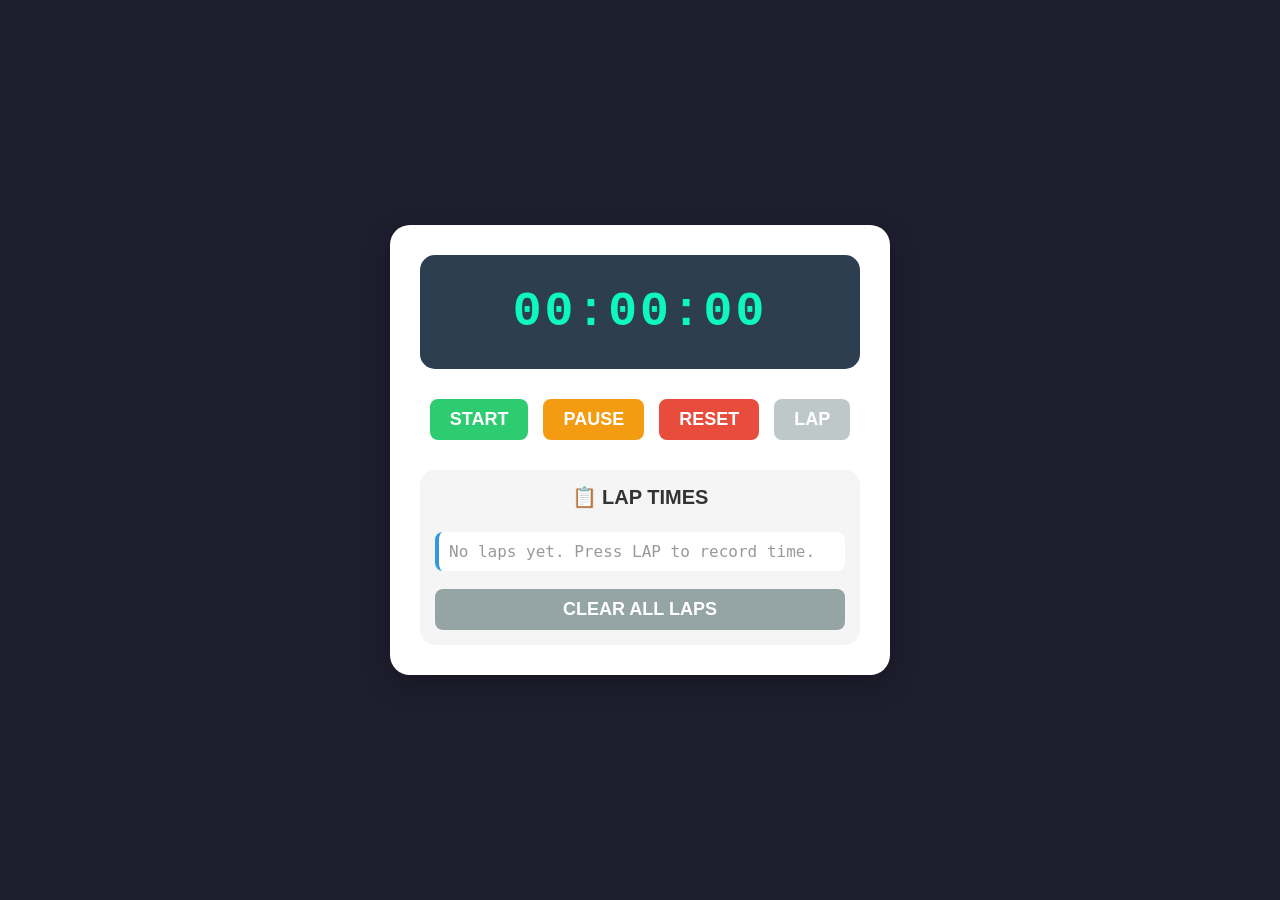
==== index.html @ cf8080f4 "Add files via upload" ====
<!DOCTYPE html>
<html lang="en">
<head>
    <meta charset="UTF-8">
    <meta name="viewport" content="width=device-width, initial-scale=1.0">
    <title>Simple Stopwatch</title>
    <style>
        * {
            margin: 0;
            padding: 0;
            box-sizing: border-box;
        }

        body {
            font-family: Arial, Helvetica, sans-serif;
            background: #1e1e2f;
            min-height: 100vh;
            display: flex;
            justify-content: center;
            align-items: center;
            padding: 20px;
        }

        /* main box */
        .stopwatch-box {
            background: white;
            border-radius: 20px;
            padding: 30px;
            max-width: 500px;
            width: 100%;
            box-shadow: 0 10px 30px rgba(0,0,0,0.3);
            text-align: center;
        }

        /* big time display */
        .time {
            background: #2c3e50;
            color: #0ff7c0;
            font-size: 48px;
            font-family: 'Courier New', monospace;
            font-weight: bold;
            padding: 30px 20px;
            border-radius: 15px;
            margin-bottom: 30px;
            letter-spacing: 3px;
        }

        /* buttons row */
        .buttons {
            display: flex;
            justify-content: center;
            gap: 15px;
            flex-wrap: wrap;
            margin-bottom: 30px;
        }

        button {
            font-size: 18px;
            padding: 10px 20px;
            border: none;
            border-radius: 8px;
            cursor: pointer;
            font-weight: bold;
            transition: 0.2s;
        }

        button:active {
            transform: scale(0.95);
        }

        .start-btn {
            background-color: #2ecc71;
            color: white;
        }
        .start-btn:hover {
            background-color: #27ae60;
        }

        .pause-btn {
            background-color: #f39c12;
            color: white;
        }
        .pause-btn:hover {
            background-color: #e67e22;
        }

        .reset-btn {
            background-color: #e74c3c;
            color: white;
        }
        .reset-btn:hover {
            background-color: #c0392b;
        }

        .lap-btn {
            background-color: #3498db;
            color: white;
        }
        .lap-btn:hover:not(:disabled) {
            background-color: #2980b9;
        }
        .lap-btn:disabled {
            background-color: #95a5a6;
            cursor: not-allowed;
            opacity: 0.6;
        }

        /* lap section */
        .lap-section {
            background: #f5f5f5;
            border-radius: 15px;
            padding: 15px;
            margin-top: 10px;
        }

        .lap-title {
            font-size: 20px;
            font-weight: bold;
            margin-bottom: 15px;
            color: #333;
        }

        .lap-list {
            max-height: 250px;
            overflow-y: auto;
        }

        .lap-list ul {
            list-style: none;
        }

        .lap-list li {
            background: white;
            margin: 8px 0;
            padding: 10px;
            border-radius: 8px;
            display: flex;
            justify-content: space-between;
            border-left: 4px solid #3498db;
            font-family: monospace;
            font-size: 16px;
        }

        .empty-message {
            color: #999;
            padding: 20px;
            text-align: center;
        }

        .clear-btn {
            background-color: #95a5a6;
            color: white;
            margin-top: 10px;
            width: 100%;
        }
        .clear-btn:hover {
            background-color: #7f8c8d;
        }
    </style>
</head>
<body>

<div class="stopwatch-box">
    <!-- TIME DISPLAY -->
    <div class="time" id="display">00:00:00</div>

    <!-- BUTTONS -->
    <div class="buttons">
        <button class="start-btn" id="startBtn">START</button>
        <button class="pause-btn" id="pauseBtn">PAUSE</button>
        <button class="reset-btn" id="resetBtn">RESET</button>
        <button class="lap-btn" id="lapBtn" disabled>LAP</button>
    </div>

    <!-- LAP SECTION -->
    <div class="lap-section">
        <div class="lap-title">📋 LAP TIMES</div>
        <div class="lap-list" id="lapList">
            <ul id="lapListUl">
                <li class="empty-message">No laps yet. Press LAP to record time.</li>
            </ul>
        </div>
        <button class="clear-btn" id="clearBtn">CLEAR ALL LAPS</button>
    </div>
</div>

<script>
    // ============================================================
    // SIMPLE STOPWATCH - EASY TO UNDERSTAND
    // ============================================================
    
    // ---------- VARIABLES (explained) ----------
    let hours = 0;        // counts hours (0,1,2...)
    let minutes = 0;      // counts minutes (0-59)
    let seconds = 0;      // counts seconds (0-59)
    
    let timerRunning = false;   // is stopwatch running? true = yes, false = no
    let myInterval = null;      // stores the setInterval so we can stop it
    
    let lapCounter = 1;         // lap number (1,2,3...)
    let lapsArray = [];         // stores all lap times as text
    
    // ---------- GET DOM ELEMENTS ----------
    const displayElement = document.getElementById('display');
    const startBtn = document.getElementById('startBtn');
    const pauseBtn = document.getElementById('pauseBtn');
    const resetBtn = document.getElementById('resetBtn');
    const lapBtn = document.getElementById('lapBtn');
    const clearBtn = document.getElementById('clearBtn');
    const lapListUl = document.getElementById('lapListUl');
    
    // ---------- FUNCTION: UPDATE DISPLAY (shows time on screen) ----------
    function updateDisplay() {
        // Format: always show two digits (01, 02, etc)
        let hoursStr = hours.toString().padStart(2, '0');
        let minutesStr = minutes.toString().padStart(2, '0');
        let secondsStr = seconds.toString().padStart(2, '0');
        
        displayElement.textContent = `${hoursStr}:${minutesStr}:${secondsStr}`;
    }
    
    // ---------- FUNCTION: INCREASE TIME (called every 1 second) ----------
    function increaseTime() {
        seconds = seconds + 1;
        
        if (seconds >= 60) {
            seconds = 0;
            minutes = minutes + 1;
        }
        
        if (minutes >= 60) {
            minutes = 0;
            hours = hours + 1;
        }
        
        updateDisplay();  // show new time on screen
    }
    
    // ---------- FUNCTION: START STOPWATCH ----------
    function startStopwatch() {
        // if already running, do nothing
        if (timerRunning === true) {
            return;
        }
        
        // start the timer: every 1000ms (1 second) call increaseTime
        myInterval = setInterval(increaseTime, 1000);
        timerRunning = true;
        
        // enable lap button when stopwatch starts
        lapBtn.disabled = false;
    }
    
    // ---------- FUNCTION: PAUSE STOPWATCH ----------
    function pauseStopwatch() {
        // if not running, do nothing
        if (timerRunning === false) {
            return;
        }
        
        // stop the interval
        clearInterval(myInterval);
        timerRunning = false;
        
        // disable lap button when paused
        lapBtn.disabled = true;
    }
    
    // ---------- FUNCTION: RESET STOPWATCH (set all to zero) ----------
    function resetStopwatch() {
        // stop the timer first
        if (timerRunning === true) {
            clearInterval(myInterval);
            timerRunning = false;
        }
        
        // reset all time variables
        hours = 0;
        minutes = 0;
        seconds = 0;
        
        // update display to show 00:00:00
        updateDisplay();
        
        // disable lap button when reset
        lapBtn.disabled = true;
    }
    
    // ---------- FUNCTION: RECORD A LAP (save current time) ----------
    function recordLap() {
        // get current time as formatted string
        let hoursStr = hours.toString().padStart(2, '0');
        let minutesStr = minutes.toString().padStart(2, '0');
        let secondsStr = seconds.toString().padStart(2, '0');
        
        let currentTime = `${hoursStr}:${minutesStr}:${secondsStr}`;
        
        // save lap to array
        lapsArray.push({
            number: lapCounter,
            time: currentTime
        });
        
        // increase lap counter for next lap
        lapCounter = lapCounter + 1;
        
        // update the lap list on screen
        showLapsOnScreen();
    }
    
    // ---------- FUNCTION: SHOW ALL LAPS ON SCREEN ----------
    function showLapsOnScreen() {
        // clear the list first
        lapListUl.innerHTML = '';
        
        // if no laps, show empty message
        if (lapsArray.length === 0) {
            lapListUl.innerHTML = '<li class="empty-message">No laps yet. Press LAP to record time.</li>';
            return;
        }
        
        // loop through all laps and add them to the list
        for (let i = 0; i < lapsArray.length; i++) {
            let lap = lapsArray[i];
            
            // create a new list item
            let li = document.createElement('li');
            
            // add text: Lap #1 - 00:00:05
            li.innerHTML = `<span>Lap #${lap.number}</span> <span>⏱️ ${lap.time}</span>`;
            
            // add to the list
            lapListUl.appendChild(li);
        }
    }
    
    // ---------- FUNCTION: CLEAR ALL LAPS ----------
    function clearAllLaps() {
        // empty the array
        lapsArray = [];
        // reset lap counter back to 1
        lapCounter = 1;
        // update the screen
        showLapsOnScreen();
    }
    
    // ---------- CONNECT BUTTONS TO FUNCTIONS ----------
    startBtn.addEventListener('click', startStopwatch);
    pauseBtn.addEventListener('click', pauseStopwatch);
    resetBtn.addEventListener('click', resetStopwatch);
    lapBtn.addEventListener('click', recordLap);
    clearBtn.addEventListener('click', clearAllLaps);
    
    // ---------- INITIAL DISPLAY (show 00:00:00 at start) ----------
    updateDisplay();
    
    // NOTE: Everything is explained with comments!
    // The stopwatch counts seconds, minutes, hours.
    // START = begins counting every second
    // PAUSE = stops counting
    // RESET = puts everything back to 0
    // LAP = saves the current time to the list
    // CLEAR LAPS = removes all saved laps
</script>
</body>
</html>
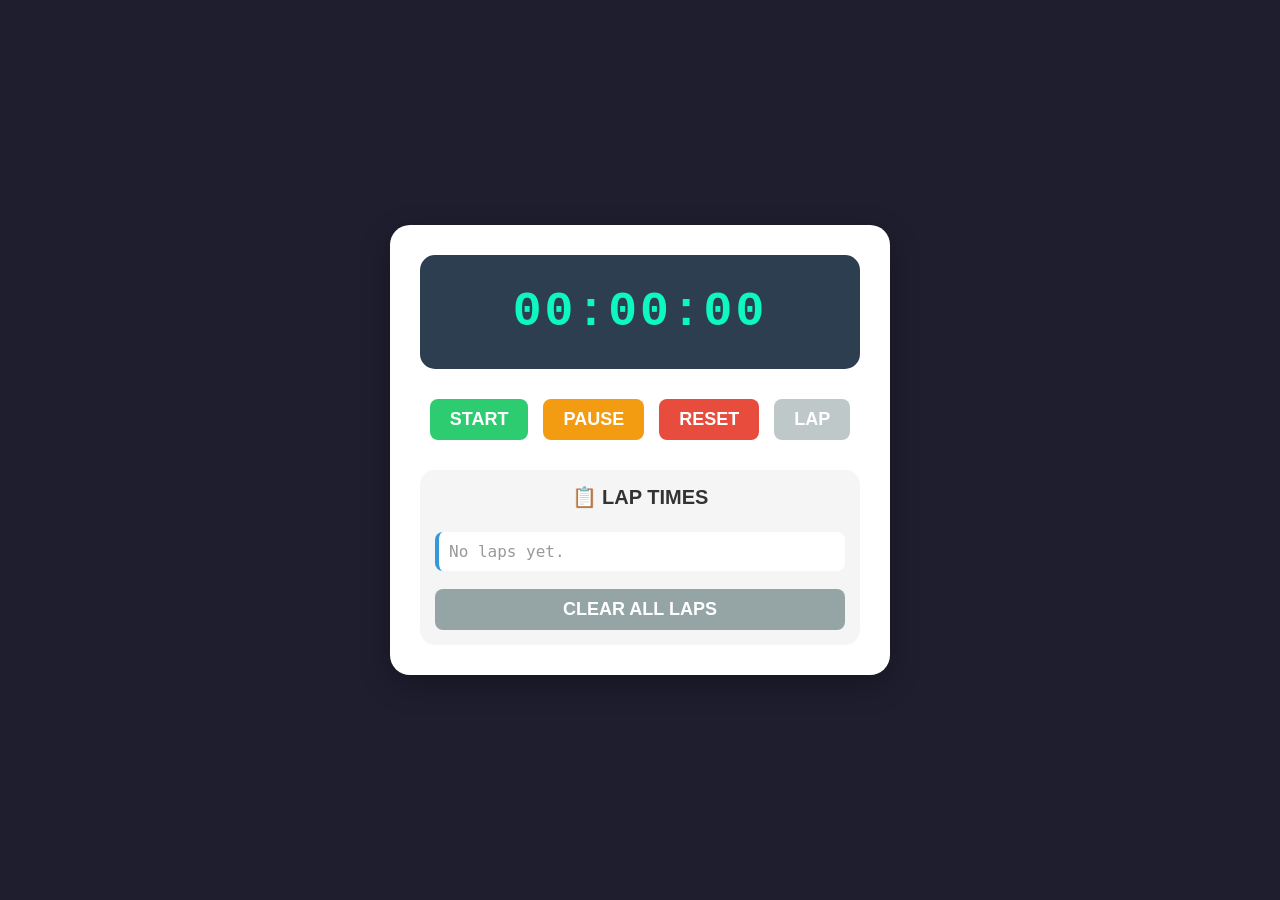
==== commit a129d42e: "Update index.html" ====
--- a/index.html
+++ b/index.html
@@ -21,7 +21,6 @@
             padding: 20px;
         }
 
-        /* main box */
         .stopwatch-box {
             background: white;
             border-radius: 20px;
@@ -32,7 +31,6 @@
             text-align: center;
         }
 
-        /* big time display */
         .time {
             background: #2c3e50;
             color: #0ff7c0;
@@ -45,7 +43,6 @@
             letter-spacing: 3px;
         }
 
-        /* buttons row */
         .buttons {
             display: flex;
             justify-content: center;
@@ -105,7 +102,6 @@
             opacity: 0.6;
         }
 
-        /* lap section */
         .lap-section {
             background: #f5f5f5;
             border-radius: 15px;
@@ -161,10 +157,8 @@
 <body>
 
 <div class="stopwatch-box">
-    <!-- TIME DISPLAY -->
     <div class="time" id="display">00:00:00</div>
 
-    <!-- BUTTONS -->
     <div class="buttons">
         <button class="start-btn" id="startBtn">START</button>
         <button class="pause-btn" id="pauseBtn">PAUSE</button>
@@ -172,12 +166,11 @@
         <button class="lap-btn" id="lapBtn" disabled>LAP</button>
     </div>
 
-    <!-- LAP SECTION -->
     <div class="lap-section">
         <div class="lap-title">📋 LAP TIMES</div>
         <div class="lap-list" id="lapList">
             <ul id="lapListUl">
-                <li class="empty-message">No laps yet. Press LAP to record time.</li>
+                <li class="empty-message">No laps yet.</li>
             </ul>
         </div>
         <button class="clear-btn" id="clearBtn">CLEAR ALL LAPS</button>
@@ -185,22 +178,16 @@
 </div>
 
 <script>
-    // ============================================================
-    // SIMPLE STOPWATCH - EASY TO UNDERSTAND
-    // ============================================================
-    
-    // ---------- VARIABLES (explained) ----------
-    let hours = 0;        // counts hours (0,1,2...)
-    let minutes = 0;      // counts minutes (0-59)
-    let seconds = 0;      // counts seconds (0-59)
-    
-    let timerRunning = false;   // is stopwatch running? true = yes, false = no
-    let myInterval = null;      // stores the setInterval so we can stop it
-    
-    let lapCounter = 1;         // lap number (1,2,3...)
-    let lapsArray = [];         // stores all lap times as text
-    
-    // ---------- GET DOM ELEMENTS ----------
+    let hours = 0;
+    let minutes = 0;
+    let seconds = 0;
+    
+    let timerRunning = false;
+    let myInterval = null;
+    
+    let lapCounter = 1;
+    let lapsArray = [];
+    
     const displayElement = document.getElementById('display');
     const startBtn = document.getElementById('startBtn');
     const pauseBtn = document.getElementById('pauseBtn');
@@ -209,9 +196,7 @@
     const clearBtn = document.getElementById('clearBtn');
     const lapListUl = document.getElementById('lapListUl');
     
-    // ---------- FUNCTION: UPDATE DISPLAY (shows time on screen) ----------
     function updateDisplay() {
-        // Format: always show two digits (01, 02, etc)
         let hoursStr = hours.toString().padStart(2, '0');
         let minutesStr = minutes.toString().padStart(2, '0');
         let secondsStr = seconds.toString().padStart(2, '0');
@@ -219,7 +204,6 @@
         displayElement.textContent = `${hoursStr}:${minutesStr}:${secondsStr}`;
     }
     
-    // ---------- FUNCTION: INCREASE TIME (called every 1 second) ----------
     function increaseTime() {
         seconds = seconds + 1;
         
@@ -233,134 +217,95 @@
             hours = hours + 1;
         }
         
-        updateDisplay();  // show new time on screen
-    }
-    
-    // ---------- FUNCTION: START STOPWATCH ----------
+        updateDisplay();
+    }
+    
     function startStopwatch() {
-        // if already running, do nothing
         if (timerRunning === true) {
             return;
         }
         
-        // start the timer: every 1000ms (1 second) call increaseTime
         myInterval = setInterval(increaseTime, 1000);
         timerRunning = true;
         
-        // enable lap button when stopwatch starts
         lapBtn.disabled = false;
     }
     
-    // ---------- FUNCTION: PAUSE STOPWATCH ----------
     function pauseStopwatch() {
-        // if not running, do nothing
         if (timerRunning === false) {
             return;
         }
         
-        // stop the interval
         clearInterval(myInterval);
         timerRunning = false;
         
-        // disable lap button when paused
         lapBtn.disabled = true;
     }
     
-    // ---------- FUNCTION: RESET STOPWATCH (set all to zero) ----------
     function resetStopwatch() {
-        // stop the timer first
         if (timerRunning === true) {
             clearInterval(myInterval);
             timerRunning = false;
         }
         
-        // reset all time variables
         hours = 0;
         minutes = 0;
         seconds = 0;
         
-        // update display to show 00:00:00
         updateDisplay();
         
-        // disable lap button when reset
         lapBtn.disabled = true;
     }
     
-    // ---------- FUNCTION: RECORD A LAP (save current time) ----------
     function recordLap() {
-        // get current time as formatted string
         let hoursStr = hours.toString().padStart(2, '0');
         let minutesStr = minutes.toString().padStart(2, '0');
         let secondsStr = seconds.toString().padStart(2, '0');
         
         let currentTime = `${hoursStr}:${minutesStr}:${secondsStr}`;
         
-        // save lap to array
         lapsArray.push({
             number: lapCounter,
             time: currentTime
         });
         
-        // increase lap counter for next lap
         lapCounter = lapCounter + 1;
         
-        // update the lap list on screen
         showLapsOnScreen();
     }
     
-    // ---------- FUNCTION: SHOW ALL LAPS ON SCREEN ----------
     function showLapsOnScreen() {
-        // clear the list first
         lapListUl.innerHTML = '';
         
-        // if no laps, show empty message
         if (lapsArray.length === 0) {
-            lapListUl.innerHTML = '<li class="empty-message">No laps yet. Press LAP to record time.</li>';
+            lapListUl.innerHTML = '<li class="empty-message">No laps yet.</li>';
             return;
         }
         
-        // loop through all laps and add them to the list
         for (let i = 0; i < lapsArray.length; i++) {
             let lap = lapsArray[i];
             
-            // create a new list item
             let li = document.createElement('li');
             
-            // add text: Lap #1 - 00:00:05
             li.innerHTML = `<span>Lap #${lap.number}</span> <span>⏱️ ${lap.time}</span>`;
             
-            // add to the list
             lapListUl.appendChild(li);
         }
     }
     
-    // ---------- FUNCTION: CLEAR ALL LAPS ----------
     function clearAllLaps() {
-        // empty the array
         lapsArray = [];
-        // reset lap counter back to 1
         lapCounter = 1;
-        // update the screen
         showLapsOnScreen();
     }
     
-    // ---------- CONNECT BUTTONS TO FUNCTIONS ----------
     startBtn.addEventListener('click', startStopwatch);
     pauseBtn.addEventListener('click', pauseStopwatch);
     resetBtn.addEventListener('click', resetStopwatch);
     lapBtn.addEventListener('click', recordLap);
     clearBtn.addEventListener('click', clearAllLaps);
     
-    // ---------- INITIAL DISPLAY (show 00:00:00 at start) ----------
     updateDisplay();
-    
-    // NOTE: Everything is explained with comments!
-    // The stopwatch counts seconds, minutes, hours.
-    // START = begins counting every second
-    // PAUSE = stops counting
-    // RESET = puts everything back to 0
-    // LAP = saves the current time to the list
-    // CLEAR LAPS = removes all saved laps
 </script>
 </body>
-</html>+</html>
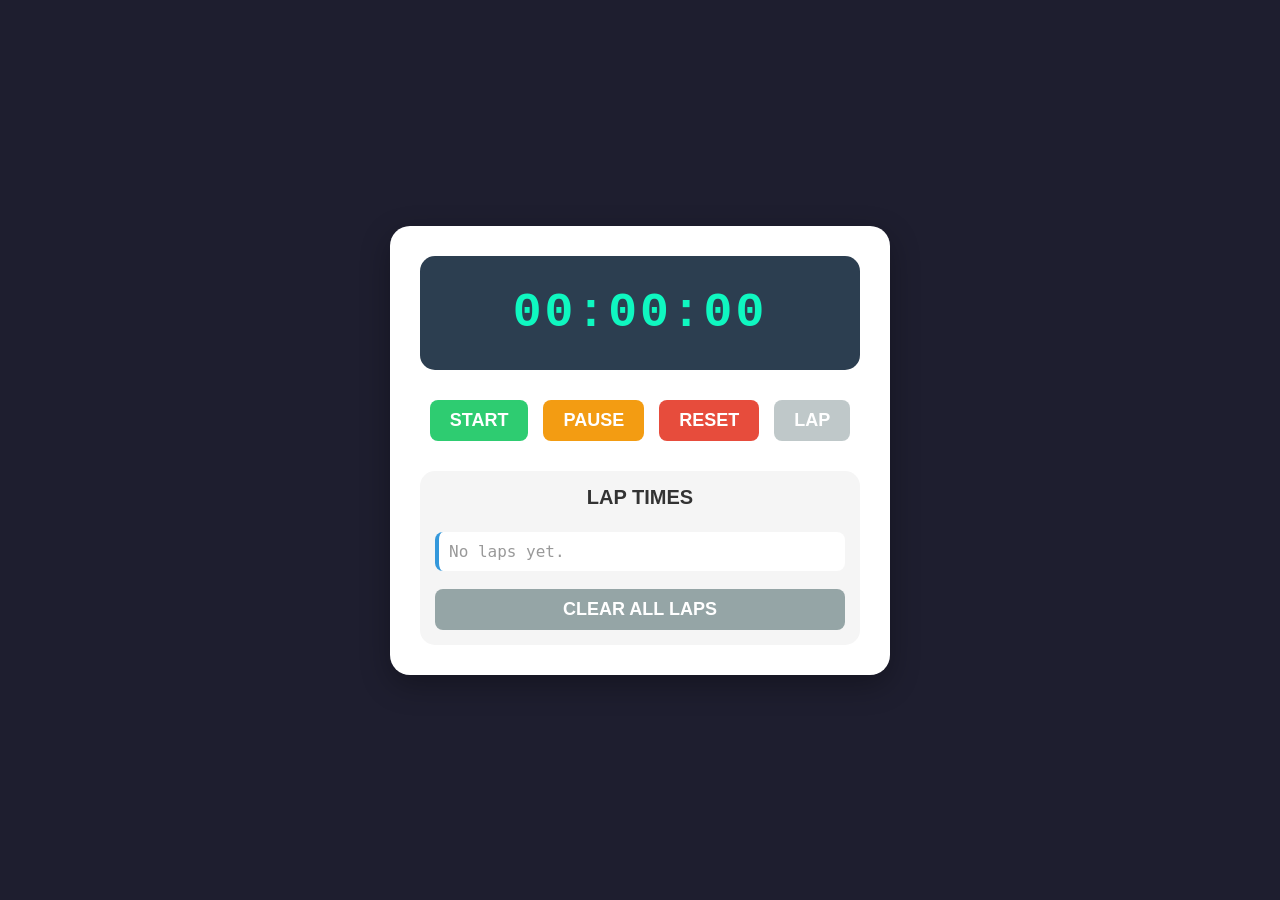
==== commit 9b306b9b: "Update index.html" ====
--- a/index.html
+++ b/index.html
@@ -167,7 +167,7 @@
     </div>
 
     <div class="lap-section">
-        <div class="lap-title">📋 LAP TIMES</div>
+        <div class="lap-title">LAP TIMES</div>
         <div class="lap-list" id="lapList">
             <ul id="lapListUl">
                 <li class="empty-message">No laps yet.</li>
